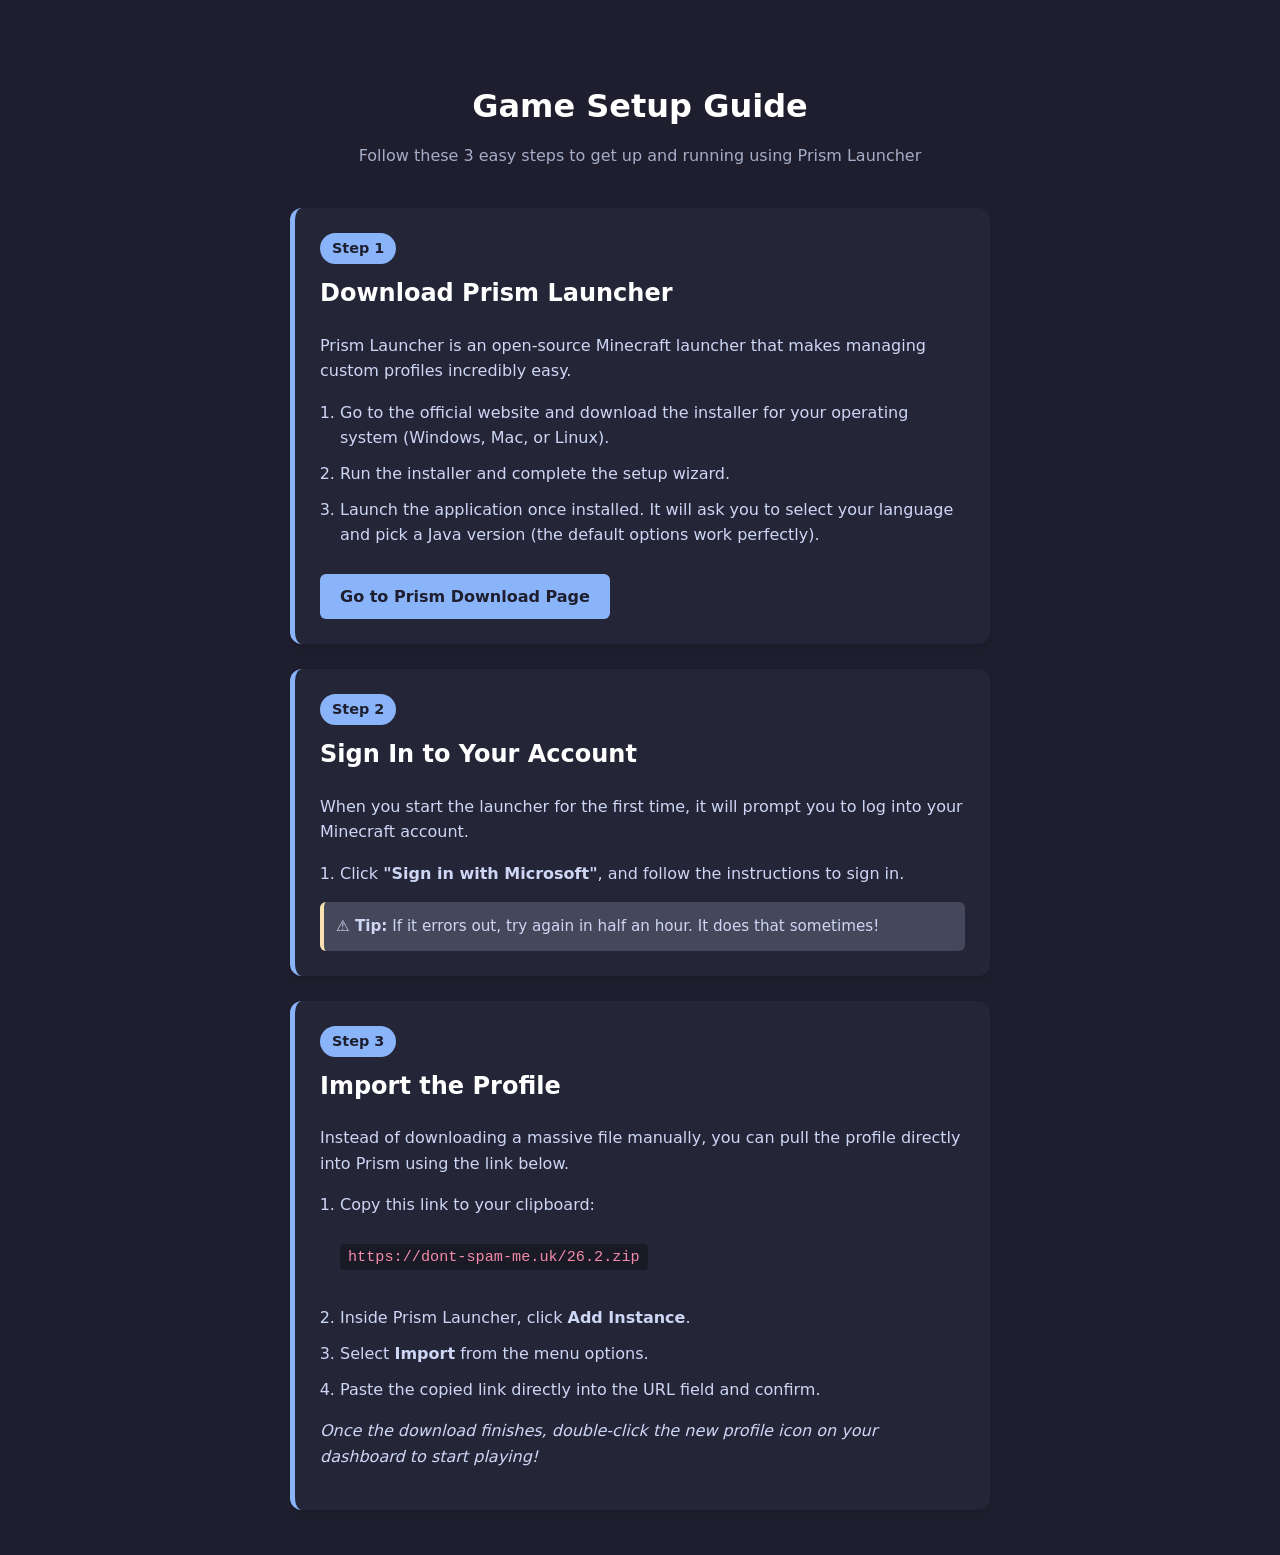
==== index.html @ 53b94a09 "Initial Commit" ====
<!DOCTYPE html>
<html lang="en">
<head>
    <meta charset="UTF-8">
    <meta name="viewport" content="width=device-width, initial-scale=1.0">
    <title>Minecraft Modpack Setup Guide</title>
    <style>
        :root {
            --bg-color: #1e1e2e;
            --card-bg: #252538;
            --accent-color: #89b4fa;
            --text-color: #cdd6f4;
            --text-muted: #a6adc8;
            --success-color: #a6e3a1;
            --warning-bg: #45475a;
            --warning-border: #f9e2af;
        }

        body {
            font-family: system-ui, -apple-system, BlinkMacSystemFont, 'Segoe UI', Roboto, Oxygen, Ubuntu, Cantarell, sans-serif;
            background-color: var(--bg-color);
            color: var(--text-color);
            line-height: 1.6;
            margin: 0;
            padding: 20px;
            display: flex;
            justify-content: center;
        }

        .container {
            max-width: 700px;
            width: 100%;
            margin-top: 40px;
        }

        h1 {
            color: #ffffff;
            text-align: center;
            margin-bottom: 10px;
        }

        .subtitle {
            text-align: center;
            color: var(--text-muted);
            margin-bottom: 40px;
        }

        .step {
            background-color: var(--card-bg);
            border-radius: 12px;
            padding: 25px;
            margin-bottom: 25px;
            border-left: 5px solid var(--accent-color);
            box-shadow: 0 4px 6px rgba(0, 0, 0, 0.1);
        }

        .step-number {
            background-color: var(--accent-color);
            color: var(--bg-color);
            font-weight: bold;
            padding: 4px 12px;
            border-radius: 20px;
            font-size: 0.9rem;
            display: inline-block;
            margin-bottom: 10px;
        }

        h2 {
            margin-top: 0;
            color: #ffffff;
        }

        a.btn {
            display: inline-block;
            background-color: var(--accent-color);
            color: var(--bg-color);
            text-decoration: none;
            padding: 10px 20px;
            border-radius: 6px;
            font-weight: bold;
            margin-top: 10px;
            transition: opacity 0.2s;
        }

        a.btn:hover {
            opacity: 0.9;
        }

        .note {
            background-color: var(--warning-bg);
            border-left: 4px solid var(--warning-border);
            padding: 12px;
            border-radius: 6px;
            margin-top: 15px;
            font-size: 0.95rem;
        }

        code {
            background-color: rgba(0,0,0,0.3);
            padding: 4px 8px;
            border-radius: 4px;
            font-family: monospace;
            color: #f38ba8;
            font-size: 0.95rem;
            word-break: break-all;
        }

        ol {
            padding-left: 20px;
        }

        li {
            margin-bottom: 10px;
        }
    </style>
</head>
<body>

<div class="container">
    <h1>Game Setup Guide</h1>
    <div class="subtitle">Follow these 3 easy steps to get up and running using Prism Launcher</div>

    <div class="step">
        <span class="step-number">Step 1</span>
        <h2>Download Prism Launcher</h2>
        <p>Prism Launcher is an open-source Minecraft launcher that makes managing custom profiles incredibly easy.</p>
        <ol>
            <li>Go to the official website and download the installer for your operating system (Windows, Mac, or Linux).</li>
            <li>Run the installer and complete the setup wizard.</li>
            <li>Launch the application once installed. It will ask you to select your language and pick a Java version (the default options work perfectly).</li>
        </ol>
        <a href="https://prismlauncher.org/download/" target="_blank" class="btn">Go to Prism Download Page</a>
    </div>

    <div class="step">
        <span class="step-number">Step 2</span>
        <h2>Sign In to Your Account</h2>
        <p>When you start the launcher for the first time, it will prompt you to log into your Minecraft account.</p>
        <ol>
            <li>Click <strong>"Sign in with Microsoft"</strong>, and follow the instructions to sign in.</li>
        </ol>
        <div class="note">
            <strong>⚠️ Tip:</strong> If it errors out, try again in half an hour. It does that sometimes!
        </div>
    </div>

    <div class="step">
        <span class="step-number">Step 3</span>
        <h2>Import the Profile</h2>
        <p>Instead of downloading a massive file manually, you can pull the profile directly into Prism using the link below.</p>
        <ol>
            <li>Copy this link to your clipboard: <br><br><code>https://dont-spam-me.uk/26.2.zip</code><br><br></li>
            <li>Inside Prism Launcher, click <strong>Add Instance</strong>.</li>
            <li>Select <strong>Import</strong> from the menu options.</li>
            <li>Paste the copied link directly into the URL field and confirm.</li>
        </ol>
        <p><em>Once the download finishes, double-click the new profile icon on your dashboard to start playing!</em></p>
    </div>
</div>

</body>
</html>
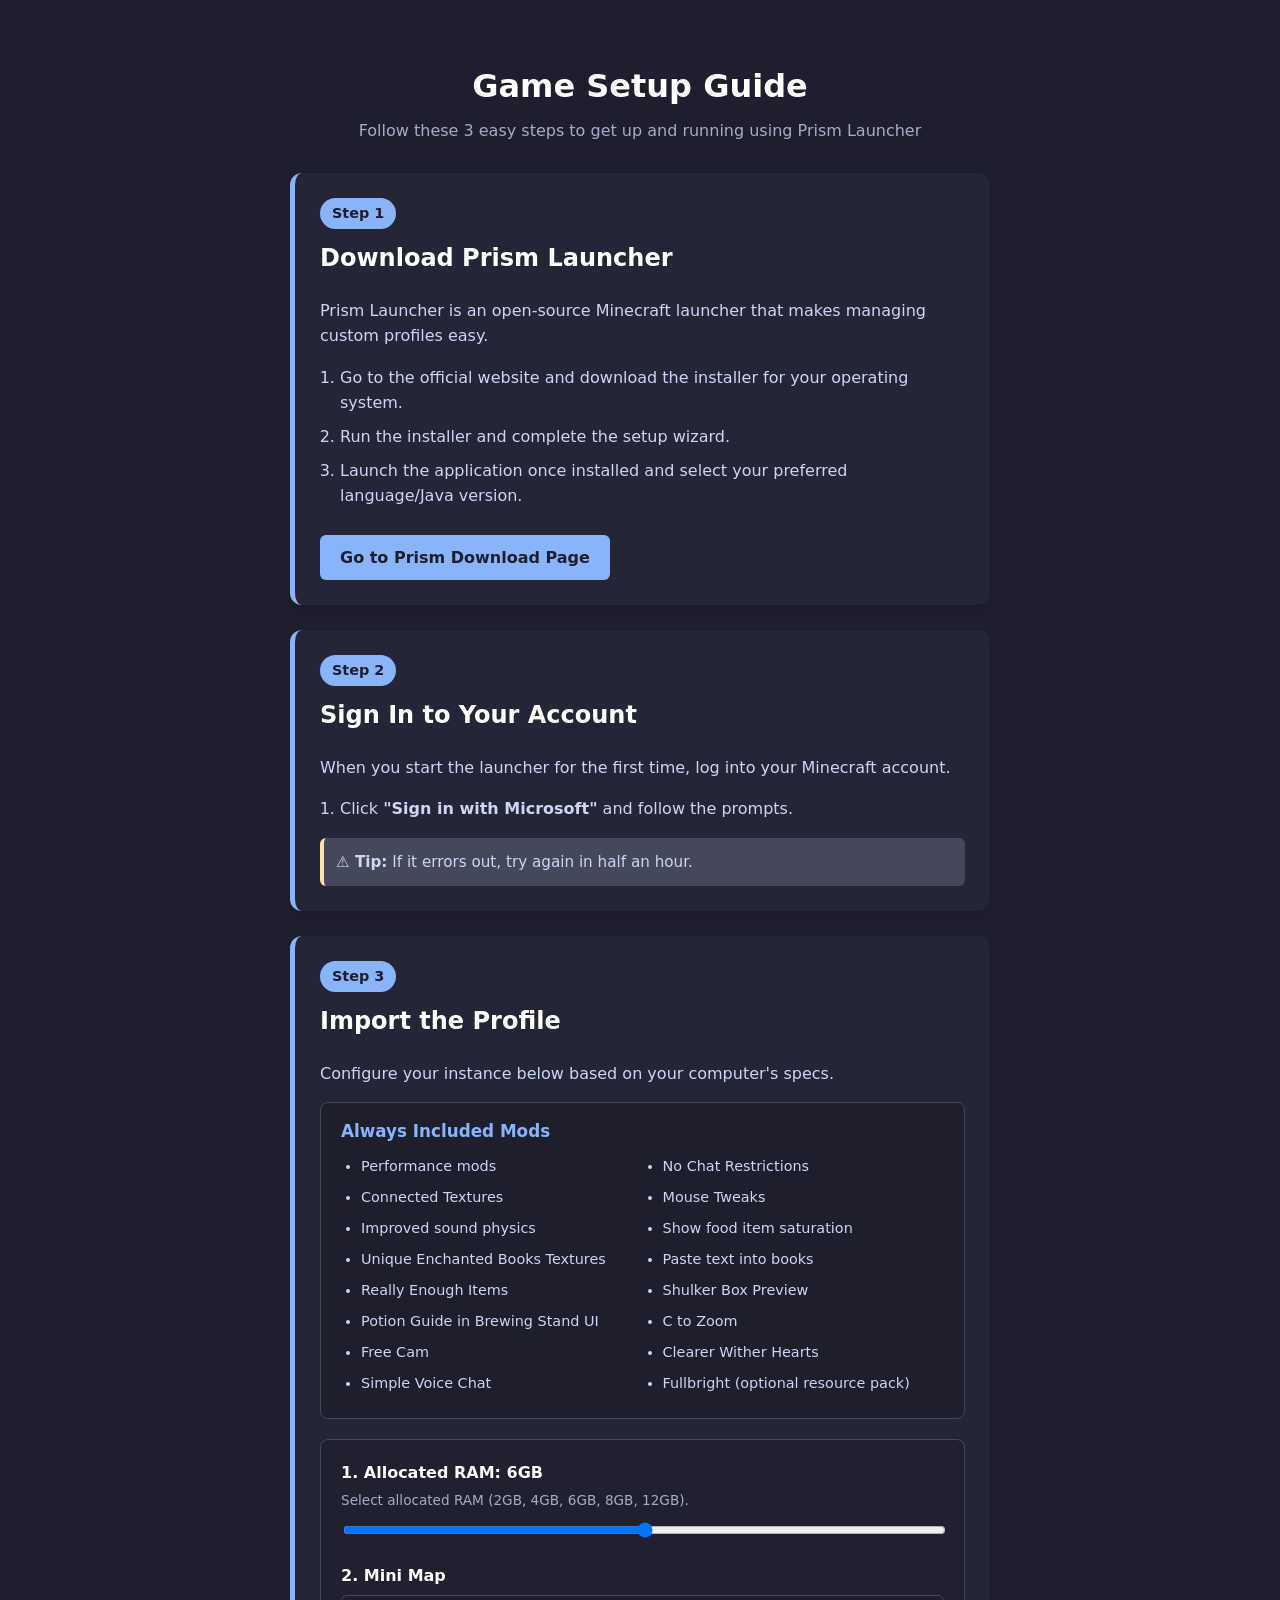
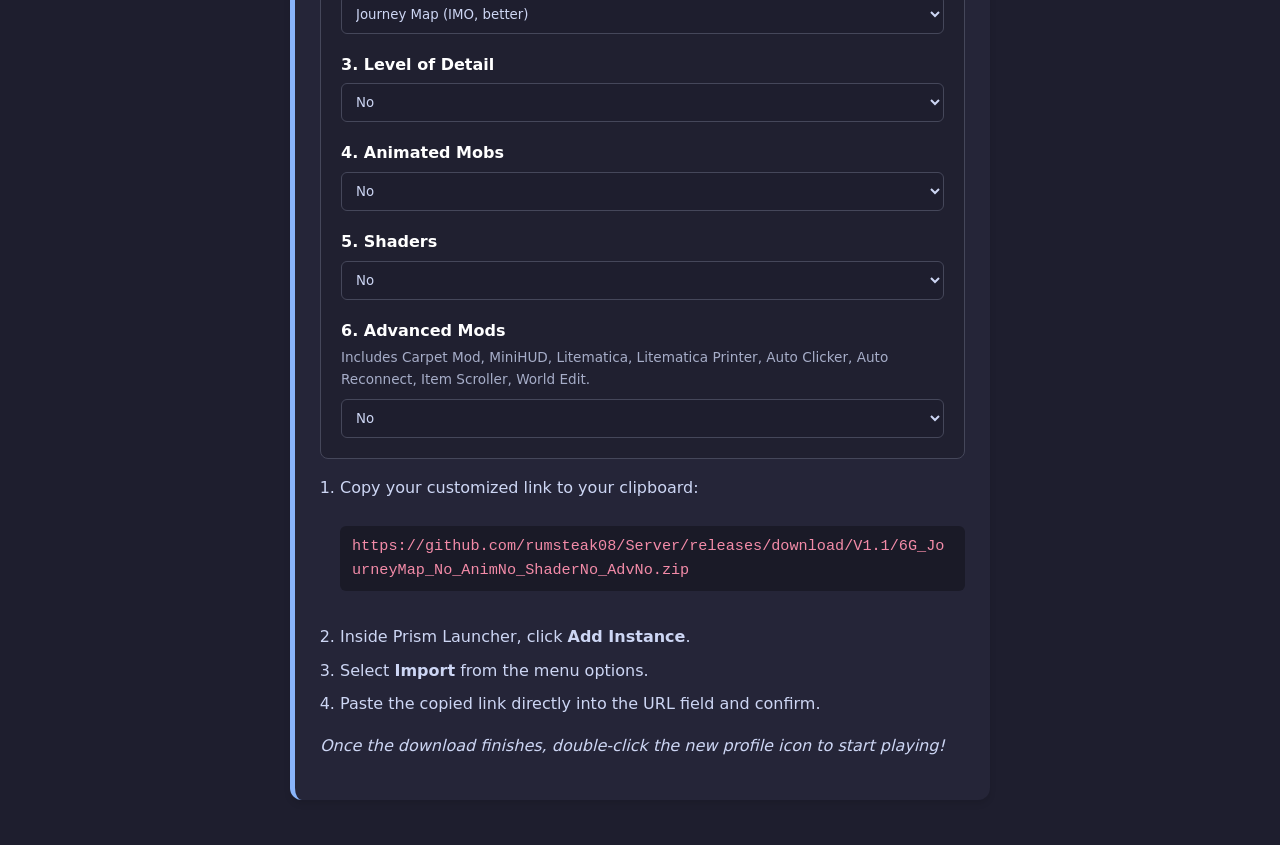
==== commit 69ac3c5e: "Added more config options" ====
--- a/index.html
+++ b/index.html
@@ -11,9 +11,10 @@
             --accent-color: #89b4fa;
             --text-color: #cdd6f4;
             --text-muted: #a6adc8;
-            --success-color: #a6e3a1;
             --warning-bg: #45475a;
             --warning-border: #f9e2af;
+            --alert-bg: rgba(243, 139, 168, 0.15);
+            --alert-border: #f38ba8;
         }
 
         body {
@@ -30,19 +31,19 @@
         .container {
             max-width: 700px;
             width: 100%;
-            margin-top: 40px;
+            margin-top: 20px;
         }
 
         h1 {
             color: #ffffff;
             text-align: center;
-            margin-bottom: 10px;
+            margin-bottom: 5px;
         }
 
         .subtitle {
             text-align: center;
             color: var(--text-muted);
-            margin-bottom: 40px;
+            margin-bottom: 30px;
         }
 
         .step {
@@ -95,14 +96,25 @@
             font-size: 0.95rem;
         }
 
+        .alert-note {
+            background-color: var(--alert-bg);
+            border-left: 4px solid var(--alert-border);
+            padding: 15px;
+            border-radius: 6px;
+            margin: 15px 0;
+            font-size: 0.95rem;
+            color: #ffffff;
+        }
+
         code {
             background-color: rgba(0,0,0,0.3);
-            padding: 4px 8px;
-            border-radius: 4px;
+            padding: 8px 12px;
+            border-radius: 6px;
             font-family: monospace;
-            color: #f38ba8;
+            color: var(--alert-border);
             font-size: 0.95rem;
             word-break: break-all;
+            display: block;
         }
 
         ol {
@@ -110,7 +122,90 @@
         }
 
         li {
+            margin-bottom: 8px;
+        }
+
+        .default-mods-box {
+            background-color: rgba(0, 0, 0, 0.2);
+            border-radius: 8px;
+            padding: 15px 20px;
+            margin-bottom: 20px;
+            border: 1px solid var(--warning-bg);
+        }
+
+        .default-mods-box h3 {
+            margin-top: 0;
             margin-bottom: 10px;
+            color: var(--accent-color);
+            font-size: 1.05rem;
+        }
+
+        .default-mods-list {
+            column-count: 2;
+            column-gap: 20px;
+            margin: 0;
+            padding-left: 20px;
+            font-size: 0.9rem;
+        }
+
+        @media (max-width: 500px) {
+            .default-mods-list {
+                column-count: 1;
+            }
+        }
+
+        .config-container {
+            background-color: rgba(0,0,0,0.15);
+            padding: 20px;
+            border-radius: 8px;
+            margin: 15px 0;
+            border: 1px solid var(--warning-bg);
+        }
+
+        .config-group {
+            margin-bottom: 18px;
+        }
+
+        .config-group:last-child {
+            margin-bottom: 0;
+        }
+
+        .config-group label {
+            font-weight: bold;
+            display: block;
+            color: #ffffff;
+            margin-bottom: 6px;
+        }
+
+        .config-desc {
+            font-size: 0.85rem;
+            color: var(--text-muted);
+            margin-top: -2px;
+            margin-bottom: 8px;
+        }
+
+        select, input[type="range"] {
+            width: 100%;
+            box-sizing: border-box;
+        }
+        
+        select {
+            padding: 10px;
+            border-radius: 6px;
+            background-color: var(--bg-color);
+            color: var(--text-color);
+            border: 1px solid var(--warning-bg);
+            font-family: inherit;
+        }
+
+        select option:disabled {
+            color: #585b70;
+            background-color: #11111b;
+        }
+
+        #dynamic-link {
+            user-select: all;
+            cursor: pointer;
         }
     </style>
 </head>
@@ -123,11 +218,11 @@
     <div class="step">
         <span class="step-number">Step 1</span>
         <h2>Download Prism Launcher</h2>
-        <p>Prism Launcher is an open-source Minecraft launcher that makes managing custom profiles incredibly easy.</p>
+        <p>Prism Launcher is an open-source Minecraft launcher that makes managing custom profiles easy.</p>
         <ol>
-            <li>Go to the official website and download the installer for your operating system (Windows, Mac, or Linux).</li>
+            <li>Go to the official website and download the installer for your operating system.</li>
             <li>Run the installer and complete the setup wizard.</li>
-            <li>Launch the application once installed. It will ask you to select your language and pick a Java version (the default options work perfectly).</li>
+            <li>Launch the application once installed and select your preferred language/Java version.</li>
         </ol>
         <a href="https://prismlauncher.org/download/" target="_blank" class="btn">Go to Prism Download Page</a>
     </div>
@@ -135,28 +230,207 @@
     <div class="step">
         <span class="step-number">Step 2</span>
         <h2>Sign In to Your Account</h2>
-        <p>When you start the launcher for the first time, it will prompt you to log into your Minecraft account.</p>
+        <p>When you start the launcher for the first time, log into your Minecraft account.</p>
         <ol>
-            <li>Click <strong>"Sign in with Microsoft"</strong>, and follow the instructions to sign in.</li>
+            <li>Click <strong>"Sign in with Microsoft"</strong> and follow the prompts.</li>
         </ol>
         <div class="note">
-            <strong>⚠️ Tip:</strong> If it errors out, try again in half an hour. It does that sometimes!
+            <strong>⚠️ Tip:</strong> If it errors out, try again in half an hour.
         </div>
     </div>
 
     <div class="step">
         <span class="step-number">Step 3</span>
         <h2>Import the Profile</h2>
-        <p>Instead of downloading a massive file manually, you can pull the profile directly into Prism using the link below.</p>
+        <p>Configure your instance below based on your computer's specs.</p>
+
+        <div class="default-mods-box">
+            <h3>Always Included Mods</h3>
+            <ul class="default-mods-list">
+                <li>Performance mods</li>
+                <li>Connected Textures</li>
+                <li>Improved sound physics</li>
+                <li>Unique Enchanted Books Textures</li>
+                <li>Really Enough Items</li>
+                <li>Potion Guide in Brewing Stand UI</li>
+                <li>Free Cam</li>
+                <li>Simple Voice Chat</li>
+                <li>No Chat Restrictions</li>
+                <li>Mouse Tweaks</li>
+                <li>Show food item saturation</li>
+                <li>Paste text into books</li>
+                <li>Shulker Box Preview</li>
+                <li>C to Zoom</li>
+                <li>Clearer Wither Hearts</li>
+                <li>Fullbright (optional resource pack)</li>
+            </ul>
+        </div>
+
+        <div class="config-container">
+            
+            <div class="config-group">
+                <label>1. Allocated RAM: <span id="ram-display">6GB</span></label>
+                <p class="config-desc">Select allocated RAM (2GB, 4GB, 6GB, 8GB, 12GB).</p>
+                <input type="range" id="ram-slider" min="0" max="4" step="1" value="2">
+            </div>
+
+            <div class="config-group">
+                <label>2. Mini Map</label>
+                <select id="minimap-select">
+                    <option value="No">No</option>
+                    <option value="JourneyMap" selected="selected">Journey Map (IMO, better)</option>
+                    <option value="Xaeros">Xaero's (slightly lighter on resources)</option>
+                </select>
+            </div>
+
+            <div class="config-group">
+                <label>3. Level of Detail</label>
+                <select id="lod-select">
+                    <option value="No">No</option>
+                    <option value="DistantHorizons">Distant Horizons (must be on 6GB RAM min)</option>
+                    <option value="Voxy">Voxy (recommended) (must be on 6GB RAM min)</option>
+                </select>
+            </div>
+
+            <div class="config-group">
+                <label>4. Animated Mobs</label>
+                <select id="animated-select">
+                    <option value="No">No</option>
+                    <option value="Yes">Yes (4GB RAM min)</option>
+                </select>
+            </div>
+
+            <div class="config-group">
+                <label>5. Shaders</label>
+                <select id="shaders-select">
+                    <option value="No">No</option>
+                    <option value="Decent">Decent (6GB RAM min)</option>
+                    <option value="Exceptional">Exceptional (8GB RAM min)</option>
+                    <option value="Incredible">Incredible (8GB RAM min & Voxy required)</option>
+                </select>
+            </div>
+
+            <div class="config-group">
+                <label>6. Advanced Mods</label>
+                <p class="config-desc">Includes Carpet Mod, MiniHUD, Litematica, Litematica Printer, Auto Clicker, Auto Reconnect, Item Scroller, World Edit.</p>
+                <select id="adv-select">
+                    <option value="No">No</option>
+                    <option value="Yes">Yes (4GB RAM min)</option>
+                </select>
+            </div>
+
+        </div>
+
+        <div id="dh-warning" class="alert-note" style="display: none;">
+            <strong>⚠️ Important Notice:</strong> If using Distant Horizons or Voxy, items may occasionally appear blank in inventory. Pressing <strong>F3+T</strong> to refresh resources usually resolves this issue.
+        </div>
+
         <ol>
-            <li>Copy this link to your clipboard: <br><br><code>https://dont-spam-me.uk/26.2.zip</code><br><br></li>
+            <li>Copy your customized link to your clipboard: <br><br><code id="dynamic-link">https://github.com/rumsteak08/Server/releases/download/V1.1/profile.zip</code><br></li>
             <li>Inside Prism Launcher, click <strong>Add Instance</strong>.</li>
             <li>Select <strong>Import</strong> from the menu options.</li>
             <li>Paste the copied link directly into the URL field and confirm.</li>
         </ol>
-        <p><em>Once the download finishes, double-click the new profile icon on your dashboard to start playing!</em></p>
+        <p><em>Once the download finishes, double-click the new profile icon to start playing!</em></p>
     </div>
 </div>
 
+<script>
+    const ramValues = [2, 4, 6, 8, 12];
+
+    // DOM Elements
+    const ramSlider = document.getElementById('ram-slider');
+    const ramDisplay = document.getElementById('ram-display');
+    const minimapSelect = document.getElementById('minimap-select');
+    const lodSelect = document.getElementById('lod-select');
+    const animatedSelect = document.getElementById('animated-select');
+    const shadersSelect = document.getElementById('shaders-select');
+    const advSelect = document.getElementById('adv-select');
+    const linkElement = document.getElementById('dynamic-link');
+    const warningElement = document.getElementById('dh-warning');
+
+    function setOptionDisabled(selectEl, value, disabled) {
+        const option = selectEl.querySelector(`option[value="${value}"]`);
+        if (option) {
+            option.disabled = disabled;
+        }
+    }
+
+    function updateConfig() {
+        const currentRam = ramValues[parseInt(ramSlider.value)];
+        
+        // Update RAM display text
+        ramDisplay.textContent = currentRam + "GB";
+
+        // Level of Detail: Needs 6GB min for Distant Horizons / Voxy
+        const lodNeeds6G = currentRam < 6;
+        setOptionDisabled(lodSelect, "DistantHorizons", lodNeeds6G);
+        setOptionDisabled(lodSelect, "Voxy", lodNeeds6G);
+        if (lodNeeds6G && lodSelect.value !== "No") {
+            lodSelect.value = "No";
+        }
+
+        // Animated Mobs: Needs 4GB min
+        const animNeeds4G = currentRam < 4;
+        setOptionDisabled(animatedSelect, "Yes", animNeeds4G);
+        if (animNeeds4G && animatedSelect.value === "Yes") {
+            animatedSelect.value = "No";
+        }
+
+        // Advanced Mods: Needs 4GB min
+        const advNeeds4G = currentRam < 4;
+        setOptionDisabled(advSelect, "Yes", advNeeds4G);
+        if (advNeeds4G && advSelect.value === "Yes") {
+            advSelect.value = "No";
+        }
+
+        // Shaders: Decent (6GB min), Exceptional (8GB min), Incredible (8GB min AND Voxy)
+        const shadersNeeds6G = currentRam < 6;
+        const shadersNeeds8G = currentRam < 8;
+        const voxyIsSelected = lodSelect.value === "Voxy";
+        const incredibleDisabled = shadersNeeds8G || !voxyIsSelected;
+
+        setOptionDisabled(shadersSelect, "Decent", shadersNeeds6G);
+        setOptionDisabled(shadersSelect, "Exceptional", shadersNeeds8G);
+        setOptionDisabled(shadersSelect, "Incredible", incredibleDisabled);
+
+        if (incredibleDisabled && shadersSelect.value === "Incredible") {
+            shadersSelect.value = shadersNeeds8G ? (shadersNeeds6G ? "No" : "Decent") : "Exceptional";
+        }
+        if (shadersNeeds8G && shadersSelect.value === "Exceptional") {
+            shadersSelect.value = shadersNeeds6G ? "No" : "Decent";
+        }
+        if (shadersNeeds6G && shadersSelect.value === "Decent") {
+            shadersSelect.value = "No";
+        }
+
+        // Build Dynamic Link
+        const finalMinimap = minimapSelect.value;
+        const finalLod = lodSelect.value;
+        const finalAnimated = animatedSelect.value;
+        const finalShaders = shadersSelect.value;
+        const finalAdv = advSelect.value;
+
+        linkElement.textContent = `https://github.com/rumsteak08/Server/releases/download/V1.1/${currentRam}G_${finalMinimap}_${finalLod}_Anim${finalAnimated}_Shader${finalShaders}_Adv${finalAdv}.zip`;
+
+        // Warning toggle
+        if (finalLod === "DistantHorizons" || finalLod === "Voxy") {
+            warningElement.style.display = "block";
+        } else {
+            warningElement.style.display = "none";
+        }
+    }
+
+    // Event Listeners
+    ramSlider.addEventListener('input', updateConfig);
+    minimapSelect.addEventListener('change', updateConfig);
+    lodSelect.addEventListener('change', updateConfig);
+    animatedSelect.addEventListener('change', updateConfig);
+    shadersSelect.addEventListener('change', updateConfig);
+    advSelect.addEventListener('change', updateConfig);
+    // Initialize on load
+    updateConfig();
+</script>
+
 </body>
-</html>
+</html>
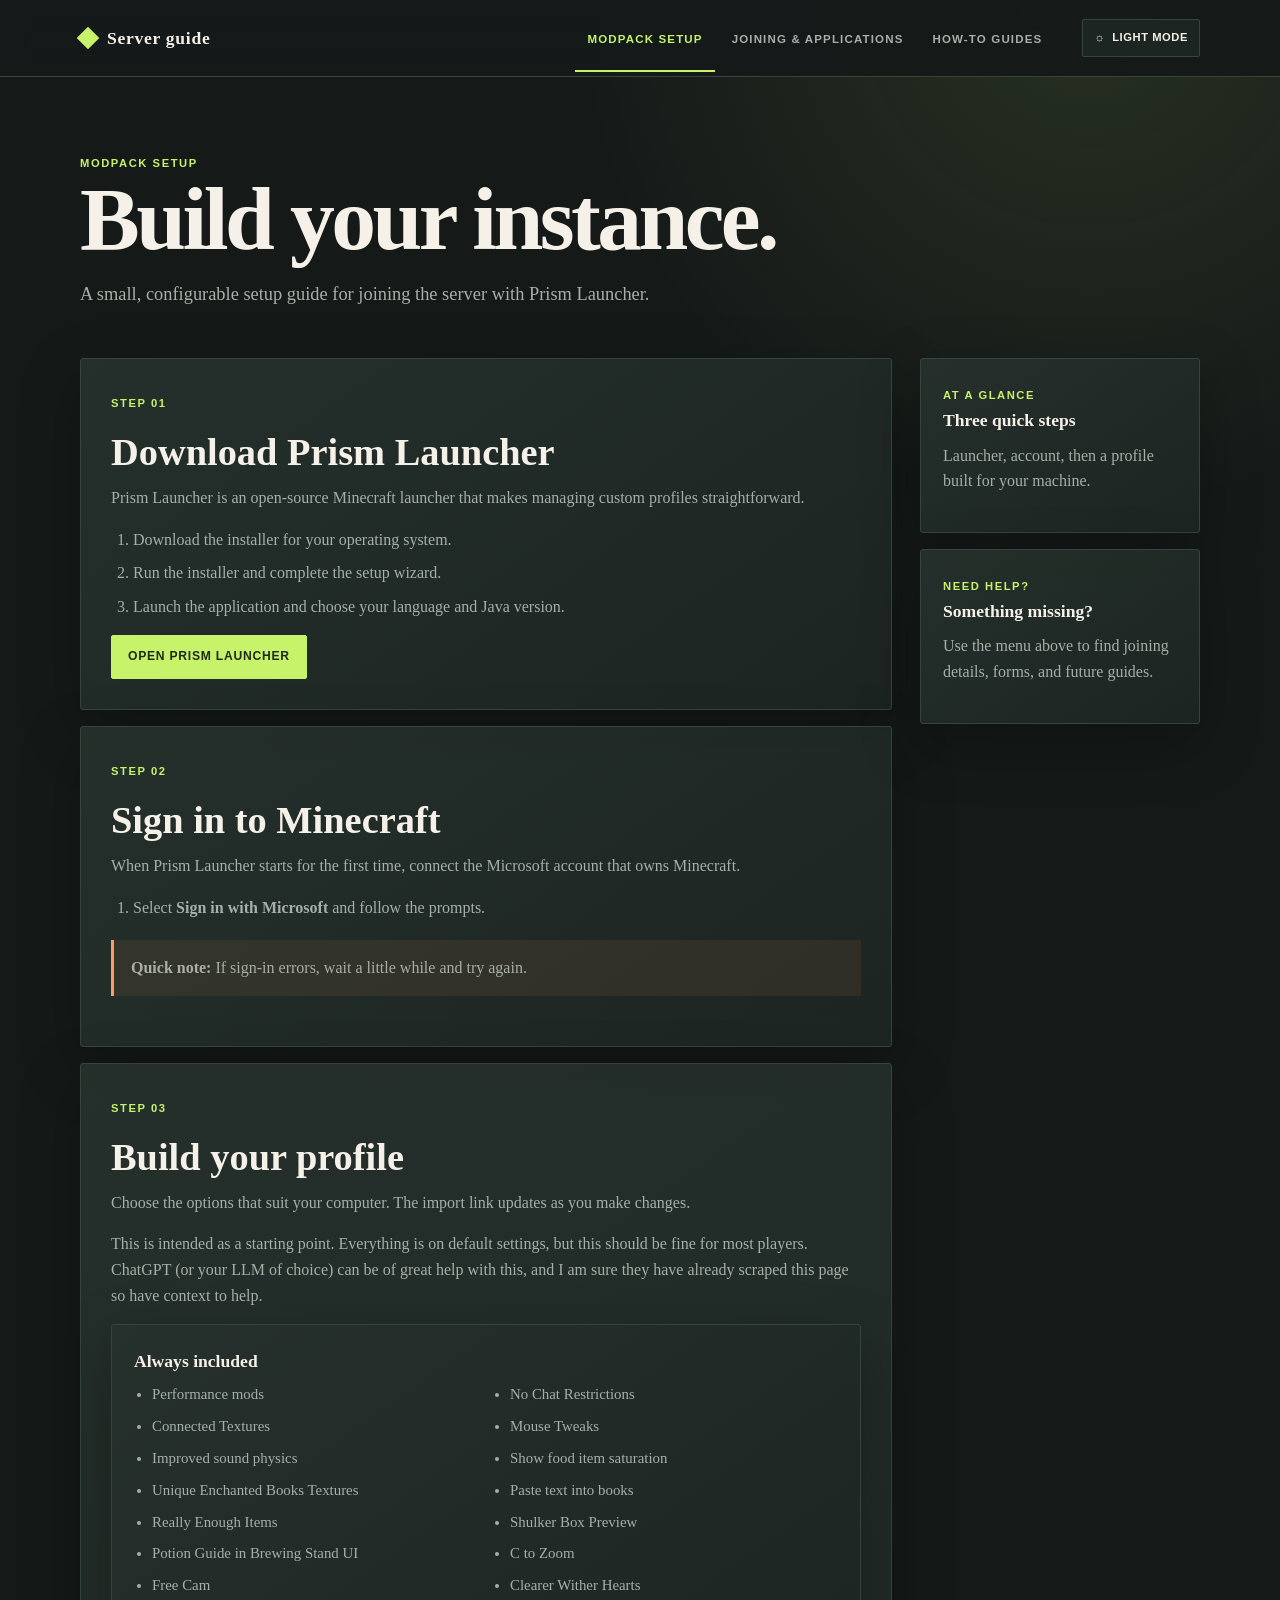
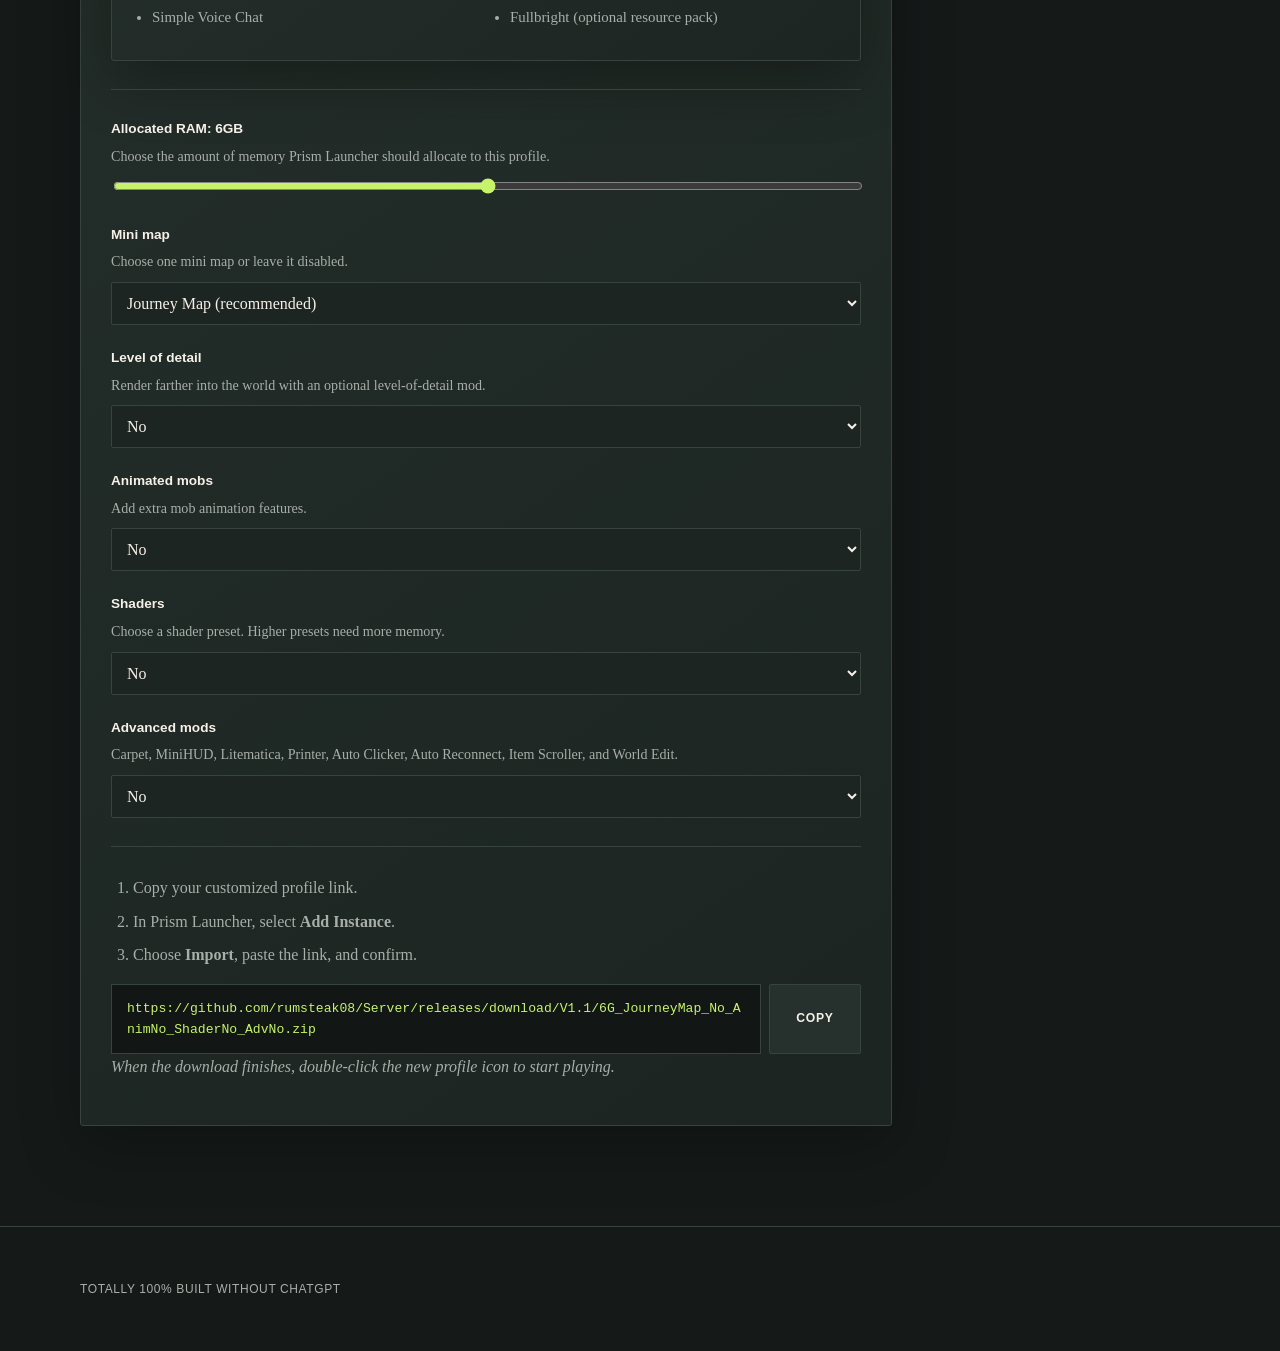
==== commit 2889f721: "Built a much more robust and editable site" ====
--- a/index.html
+++ b/index.html
@@ -3,434 +3,37 @@
 <head>
     <meta charset="UTF-8">
     <meta name="viewport" content="width=device-width, initial-scale=1.0">
-    <title>Minecraft Modpack Setup Guide</title>
-    <style>
-        :root {
-            --bg-color: #1e1e2e;
-            --card-bg: #252538;
-            --accent-color: #89b4fa;
-            --text-color: #cdd6f4;
-            --text-muted: #a6adc8;
-            --warning-bg: #45475a;
-            --warning-border: #f9e2af;
-            --alert-bg: rgba(243, 139, 168, 0.15);
-            --alert-border: #f38ba8;
-        }
-
-        body {
-            font-family: system-ui, -apple-system, BlinkMacSystemFont, 'Segoe UI', Roboto, Oxygen, Ubuntu, Cantarell, sans-serif;
-            background-color: var(--bg-color);
-            color: var(--text-color);
-            line-height: 1.6;
-            margin: 0;
-            padding: 20px;
-            display: flex;
-            justify-content: center;
-        }
-
-        .container {
-            max-width: 700px;
-            width: 100%;
-            margin-top: 20px;
-        }
-
-        h1 {
-            color: #ffffff;
-            text-align: center;
-            margin-bottom: 5px;
-        }
-
-        .subtitle {
-            text-align: center;
-            color: var(--text-muted);
-            margin-bottom: 30px;
-        }
-
-        .step {
-            background-color: var(--card-bg);
-            border-radius: 12px;
-            padding: 25px;
-            margin-bottom: 25px;
-            border-left: 5px solid var(--accent-color);
-            box-shadow: 0 4px 6px rgba(0, 0, 0, 0.1);
-        }
-
-        .step-number {
-            background-color: var(--accent-color);
-            color: var(--bg-color);
-            font-weight: bold;
-            padding: 4px 12px;
-            border-radius: 20px;
-            font-size: 0.9rem;
-            display: inline-block;
-            margin-bottom: 10px;
-        }
-
-        h2 {
-            margin-top: 0;
-            color: #ffffff;
-        }
-
-        a.btn {
-            display: inline-block;
-            background-color: var(--accent-color);
-            color: var(--bg-color);
-            text-decoration: none;
-            padding: 10px 20px;
-            border-radius: 6px;
-            font-weight: bold;
-            margin-top: 10px;
-            transition: opacity 0.2s;
-        }
-
-        a.btn:hover {
-            opacity: 0.9;
-        }
-
-        .note {
-            background-color: var(--warning-bg);
-            border-left: 4px solid var(--warning-border);
-            padding: 12px;
-            border-radius: 6px;
-            margin-top: 15px;
-            font-size: 0.95rem;
-        }
-
-        .alert-note {
-            background-color: var(--alert-bg);
-            border-left: 4px solid var(--alert-border);
-            padding: 15px;
-            border-radius: 6px;
-            margin: 15px 0;
-            font-size: 0.95rem;
-            color: #ffffff;
-        }
-
-        code {
-            background-color: rgba(0,0,0,0.3);
-            padding: 8px 12px;
-            border-radius: 6px;
-            font-family: monospace;
-            color: var(--alert-border);
-            font-size: 0.95rem;
-            word-break: break-all;
-            display: block;
-        }
-
-        ol {
-            padding-left: 20px;
-        }
-
-        li {
-            margin-bottom: 8px;
-        }
-
-        .default-mods-box {
-            background-color: rgba(0, 0, 0, 0.2);
-            border-radius: 8px;
-            padding: 15px 20px;
-            margin-bottom: 20px;
-            border: 1px solid var(--warning-bg);
-        }
-
-        .default-mods-box h3 {
-            margin-top: 0;
-            margin-bottom: 10px;
-            color: var(--accent-color);
-            font-size: 1.05rem;
-        }
-
-        .default-mods-list {
-            column-count: 2;
-            column-gap: 20px;
-            margin: 0;
-            padding-left: 20px;
-            font-size: 0.9rem;
-        }
-
-        @media (max-width: 500px) {
-            .default-mods-list {
-                column-count: 1;
-            }
-        }
-
-        .config-container {
-            background-color: rgba(0,0,0,0.15);
-            padding: 20px;
-            border-radius: 8px;
-            margin: 15px 0;
-            border: 1px solid var(--warning-bg);
-        }
-
-        .config-group {
-            margin-bottom: 18px;
-        }
-
-        .config-group:last-child {
-            margin-bottom: 0;
-        }
-
-        .config-group label {
-            font-weight: bold;
-            display: block;
-            color: #ffffff;
-            margin-bottom: 6px;
-        }
-
-        .config-desc {
-            font-size: 0.85rem;
-            color: var(--text-muted);
-            margin-top: -2px;
-            margin-bottom: 8px;
-        }
-
-        select, input[type="range"] {
-            width: 100%;
-            box-sizing: border-box;
-        }
-        
-        select {
-            padding: 10px;
-            border-radius: 6px;
-            background-color: var(--bg-color);
-            color: var(--text-color);
-            border: 1px solid var(--warning-bg);
-            font-family: inherit;
-        }
-
-        select option:disabled {
-            color: #585b70;
-            background-color: #11111b;
-        }
-
-        #dynamic-link {
-            user-select: all;
-            cursor: pointer;
-        }
-    </style>
+    <meta name="description" content="Minecraft server setup guide and profile builder.">
+    <title>Server Guide</title>
+    <link rel="stylesheet" href="css/styles.css">
 </head>
 <body>
+    <div class="site-shell">
+        <header class="site-header">
+            <div class="header-inner">
+                <a class="brand" href="#setup" aria-label="Server guide home">
+                    <span class="brand-mark" aria-hidden="true"></span>
+                    Server guide
+                </a>
+                <nav class="site-nav" aria-label="Main navigation">
+                    <button class="nav-button" type="button" data-view="setup">Modpack setup</button>
+                    <button class="nav-button" type="button" data-view="join">Joining &amp; applications</button>
+                    <button class="nav-button" type="button" data-view="guides">How-to guides</button>
+                </nav>
+                <button class="theme-toggle" id="theme-toggle" type="button" aria-label="Switch to light mode" aria-pressed="false">
+                    <span aria-hidden="true">☼</span>
+                    <span class="theme-label">Light mode</span>
+                </button>
+            </div>
+        </header>
 
-<div class="container">
-    <h1>Game Setup Guide</h1>
-    <div class="subtitle">Follow these 3 easy steps to get up and running using Prism Launcher</div>
+        <main id="app" class="page-frame"></main>
 
-    <div class="step">
-        <span class="step-number">Step 1</span>
-        <h2>Download Prism Launcher</h2>
-        <p>Prism Launcher is an open-source Minecraft launcher that makes managing custom profiles easy.</p>
-        <ol>
-            <li>Go to the official website and download the installer for your operating system.</li>
-            <li>Run the installer and complete the setup wizard.</li>
-            <li>Launch the application once installed and select your preferred language/Java version.</li>
-        </ol>
-        <a href="https://prismlauncher.org/download/" target="_blank" class="btn">Go to Prism Download Page</a>
+        <footer class="site-footer">
+            <div class="header-inner">Totally 100% built without ChatGPT</div>
+        </footer>
     </div>
 
-    <div class="step">
-        <span class="step-number">Step 2</span>
-        <h2>Sign In to Your Account</h2>
-        <p>When you start the launcher for the first time, log into your Minecraft account.</p>
-        <ol>
-            <li>Click <strong>"Sign in with Microsoft"</strong> and follow the prompts.</li>
-        </ol>
-        <div class="note">
-            <strong>⚠️ Tip:</strong> If it errors out, try again in half an hour.
-        </div>
-    </div>
-
-    <div class="step">
-        <span class="step-number">Step 3</span>
-        <h2>Import the Profile</h2>
-        <p>Configure your instance below based on your computer's specs.</p>
-
-        <div class="default-mods-box">
-            <h3>Always Included Mods</h3>
-            <ul class="default-mods-list">
-                <li>Performance mods</li>
-                <li>Connected Textures</li>
-                <li>Improved sound physics</li>
-                <li>Unique Enchanted Books Textures</li>
-                <li>Really Enough Items</li>
-                <li>Potion Guide in Brewing Stand UI</li>
-                <li>Free Cam</li>
-                <li>Simple Voice Chat</li>
-                <li>No Chat Restrictions</li>
-                <li>Mouse Tweaks</li>
-                <li>Show food item saturation</li>
-                <li>Paste text into books</li>
-                <li>Shulker Box Preview</li>
-                <li>C to Zoom</li>
-                <li>Clearer Wither Hearts</li>
-                <li>Fullbright (optional resource pack)</li>
-            </ul>
-        </div>
-
-        <div class="config-container">
-            
-            <div class="config-group">
-                <label>1. Allocated RAM: <span id="ram-display">6GB</span></label>
-                <p class="config-desc">Select allocated RAM (2GB, 4GB, 6GB, 8GB, 12GB).</p>
-                <input type="range" id="ram-slider" min="0" max="4" step="1" value="2">
-            </div>
-
-            <div class="config-group">
-                <label>2. Mini Map</label>
-                <select id="minimap-select">
-                    <option value="No">No</option>
-                    <option value="JourneyMap" selected="selected">Journey Map (IMO, better)</option>
-                    <option value="Xaeros">Xaero's (slightly lighter on resources)</option>
-                </select>
-            </div>
-
-            <div class="config-group">
-                <label>3. Level of Detail</label>
-                <select id="lod-select">
-                    <option value="No">No</option>
-                    <option value="DistantHorizons">Distant Horizons (must be on 6GB RAM min)</option>
-                    <option value="Voxy">Voxy (recommended) (must be on 6GB RAM min)</option>
-                </select>
-            </div>
-
-            <div class="config-group">
-                <label>4. Animated Mobs</label>
-                <select id="animated-select">
-                    <option value="No">No</option>
-                    <option value="Yes">Yes (4GB RAM min)</option>
-                </select>
-            </div>
-
-            <div class="config-group">
-                <label>5. Shaders</label>
-                <select id="shaders-select">
-                    <option value="No">No</option>
-                    <option value="Decent">Decent (6GB RAM min)</option>
-                    <option value="Exceptional">Exceptional (8GB RAM min)</option>
-                    <option value="Incredible">Incredible (8GB RAM min & Voxy required)</option>
-                </select>
-            </div>
-
-            <div class="config-group">
-                <label>6. Advanced Mods</label>
-                <p class="config-desc">Includes Carpet Mod, MiniHUD, Litematica, Litematica Printer, Auto Clicker, Auto Reconnect, Item Scroller, World Edit.</p>
-                <select id="adv-select">
-                    <option value="No">No</option>
-                    <option value="Yes">Yes (4GB RAM min)</option>
-                </select>
-            </div>
-
-        </div>
-
-        <div id="dh-warning" class="alert-note" style="display: none;">
-            <strong>⚠️ Important Notice:</strong> If using Distant Horizons or Voxy, items may occasionally appear blank in inventory. Pressing <strong>F3+T</strong> to refresh resources usually resolves this issue.
-        </div>
-
-        <ol>
-            <li>Copy your customized link to your clipboard: <br><br><code id="dynamic-link">https://github.com/rumsteak08/Server/releases/download/V1.1/profile.zip</code><br></li>
-            <li>Inside Prism Launcher, click <strong>Add Instance</strong>.</li>
-            <li>Select <strong>Import</strong> from the menu options.</li>
-            <li>Paste the copied link directly into the URL field and confirm.</li>
-        </ol>
-        <p><em>Once the download finishes, double-click the new profile icon to start playing!</em></p>
-    </div>
-</div>
-
-<script>
-    const ramValues = [2, 4, 6, 8, 12];
-
-    // DOM Elements
-    const ramSlider = document.getElementById('ram-slider');
-    const ramDisplay = document.getElementById('ram-display');
-    const minimapSelect = document.getElementById('minimap-select');
-    const lodSelect = document.getElementById('lod-select');
-    const animatedSelect = document.getElementById('animated-select');
-    const shadersSelect = document.getElementById('shaders-select');
-    const advSelect = document.getElementById('adv-select');
-    const linkElement = document.getElementById('dynamic-link');
-    const warningElement = document.getElementById('dh-warning');
-
-    function setOptionDisabled(selectEl, value, disabled) {
-        const option = selectEl.querySelector(`option[value="${value}"]`);
-        if (option) {
-            option.disabled = disabled;
-        }
-    }
-
-    function updateConfig() {
-        const currentRam = ramValues[parseInt(ramSlider.value)];
-        
-        // Update RAM display text
-        ramDisplay.textContent = currentRam + "GB";
-
-        // Level of Detail: Needs 6GB min for Distant Horizons / Voxy
-        const lodNeeds6G = currentRam < 6;
-        setOptionDisabled(lodSelect, "DistantHorizons", lodNeeds6G);
-        setOptionDisabled(lodSelect, "Voxy", lodNeeds6G);
-        if (lodNeeds6G && lodSelect.value !== "No") {
-            lodSelect.value = "No";
-        }
-
-        // Animated Mobs: Needs 4GB min
-        const animNeeds4G = currentRam < 4;
-        setOptionDisabled(animatedSelect, "Yes", animNeeds4G);
-        if (animNeeds4G && animatedSelect.value === "Yes") {
-            animatedSelect.value = "No";
-        }
-
-        // Advanced Mods: Needs 4GB min
-        const advNeeds4G = currentRam < 4;
-        setOptionDisabled(advSelect, "Yes", advNeeds4G);
-        if (advNeeds4G && advSelect.value === "Yes") {
-            advSelect.value = "No";
-        }
-
-        // Shaders: Decent (6GB min), Exceptional (8GB min), Incredible (8GB min AND Voxy)
-        const shadersNeeds6G = currentRam < 6;
-        const shadersNeeds8G = currentRam < 8;
-        const voxyIsSelected = lodSelect.value === "Voxy";
-        const incredibleDisabled = shadersNeeds8G || !voxyIsSelected;
-
-        setOptionDisabled(shadersSelect, "Decent", shadersNeeds6G);
-        setOptionDisabled(shadersSelect, "Exceptional", shadersNeeds8G);
-        setOptionDisabled(shadersSelect, "Incredible", incredibleDisabled);
-
-        if (incredibleDisabled && shadersSelect.value === "Incredible") {
-            shadersSelect.value = shadersNeeds8G ? (shadersNeeds6G ? "No" : "Decent") : "Exceptional";
-        }
-        if (shadersNeeds8G && shadersSelect.value === "Exceptional") {
-            shadersSelect.value = shadersNeeds6G ? "No" : "Decent";
-        }
-        if (shadersNeeds6G && shadersSelect.value === "Decent") {
-            shadersSelect.value = "No";
-        }
-
-        // Build Dynamic Link
-        const finalMinimap = minimapSelect.value;
-        const finalLod = lodSelect.value;
-        const finalAnimated = animatedSelect.value;
-        const finalShaders = shadersSelect.value;
-        const finalAdv = advSelect.value;
-
-        linkElement.textContent = `https://github.com/rumsteak08/Server/releases/download/V1.1/${currentRam}G_${finalMinimap}_${finalLod}_Anim${finalAnimated}_Shader${finalShaders}_Adv${finalAdv}.zip`;
-
-        // Warning toggle
-        if (finalLod === "DistantHorizons" || finalLod === "Voxy") {
-            warningElement.style.display = "block";
-        } else {
-            warningElement.style.display = "none";
-        }
-    }
-
-    // Event Listeners
-    ramSlider.addEventListener('input', updateConfig);
-    minimapSelect.addEventListener('change', updateConfig);
-    lodSelect.addEventListener('change', updateConfig);
-    animatedSelect.addEventListener('change', updateConfig);
-    shadersSelect.addEventListener('change', updateConfig);
-    advSelect.addEventListener('change', updateConfig);
-    // Initialize on load
-    updateConfig();
-</script>
-
+    <script type="module" src="js/app.js"></script>
 </body>
-</html>+</html>
--- a/css/styles.css
+++ b/css/styles.css
@@ -0,0 +1,7 @@
+@import url('tokens.css');
+@import url('base.css');
+@import url('layout.css');
+@import url('components.css');
+@import url('pages/setup.css');
+@import url('pages/join.css');
+@import url('responsive.css');
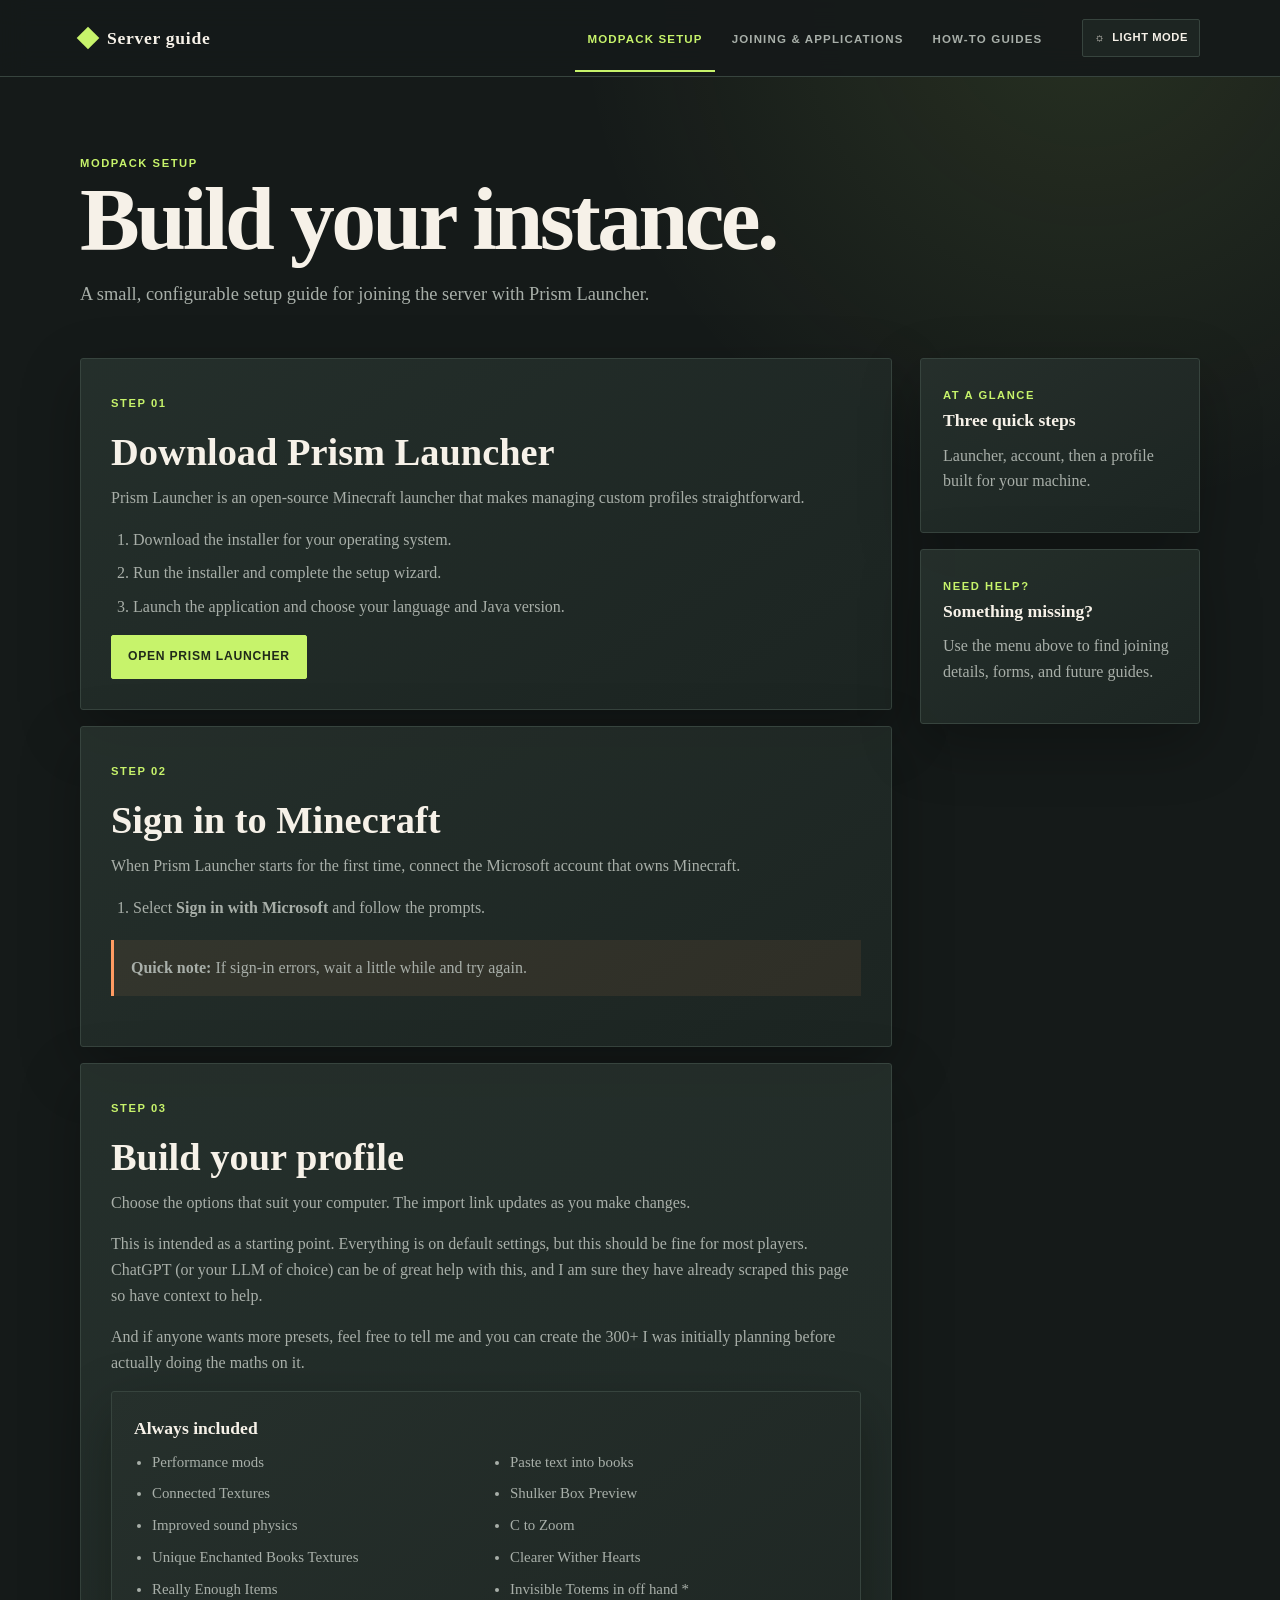
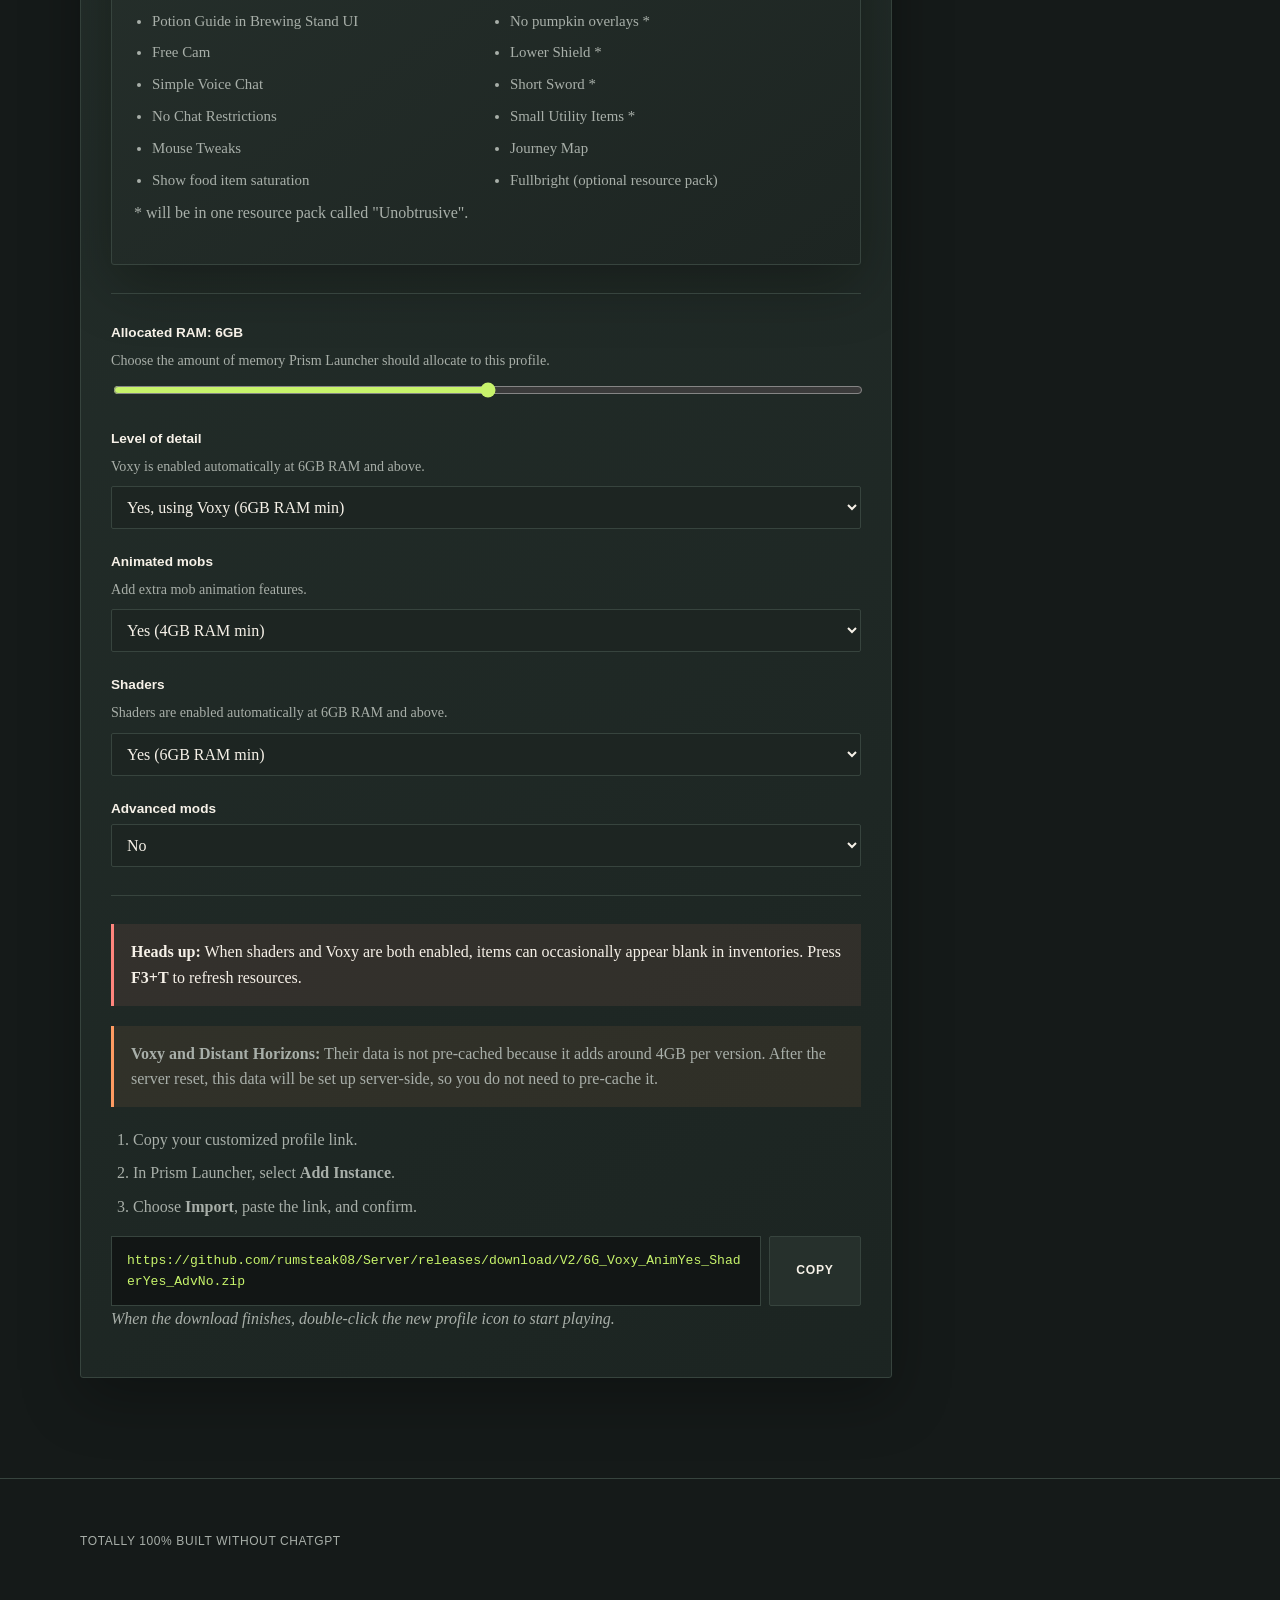
==== commit a95e55d1: "Testign the functionality of the branching" ====
--- a/index.html
+++ b/index.html
@@ -37,3 +37,5 @@
     <script type="module" src="js/app.js"></script>
 </body>
 </html>
+
+<!-- This is a test -->
